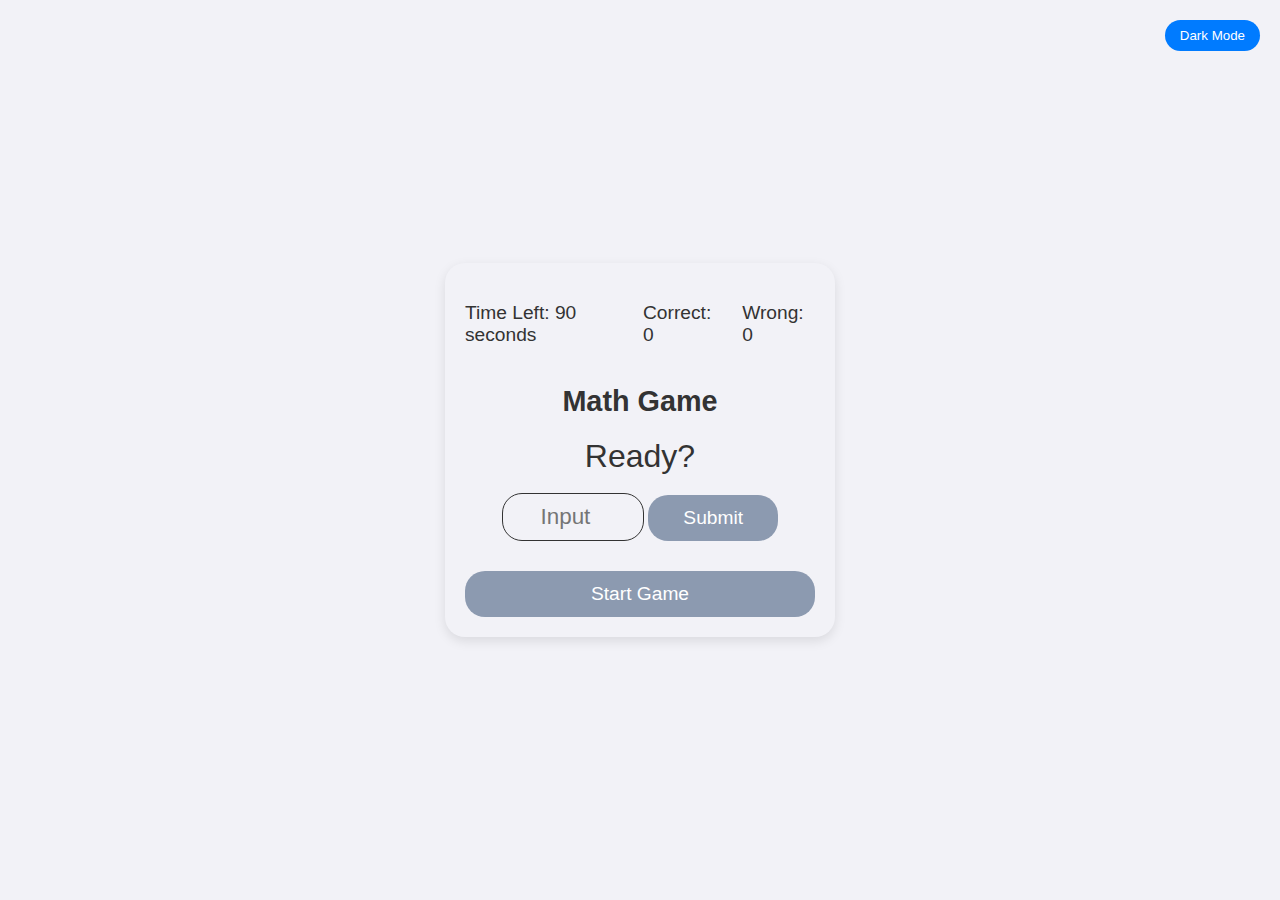
==== index2.html @ ce9447ed "Add files via upload" ====
<!DOCTYPE html>
<html lang="en">
<head>
    <meta charset="UTF-8">
    <meta name="viewport" content="width=device-width, initial-scale=1.0">
    <title>Math Game</title>
    <!-- Link to external CSS file -->
    <link rel="stylesheet" href="math.css">
</head>
<body class="light">
    <!-- Main container for the game layout -->
    <div class="container">
        <div class="header">
            <!-- Timer display -->
            <p id="timer">Time Left: 90 seconds</p>
            <!-- Scoreboard displaying correct and wrong answers -->
            <div class="scoreboard">
                <p>Correct: <span id="correct">0</span></p>
                <p>Wrong: <span id="wrong">0</span></p>
            </div>
        </div>

        <!-- Game content area -->
        <div class="game-content">
            <h1>Math Game</h1>
            <!-- Math question display -->
            <div class="question" id="question">Ready?</div>
            <!-- Input field for user to enter their answer -->
            <input type="number" id="answer" placeholder="Input">
            <!-- Button to submit the answer -->
            <button id="submit" class="btn">Submit</button>
            <!-- Start game button -->
            <button id="start" class="btn">Start Game</button>
        </div>
    </div>

    <!-- Button to toggle between dark and light mode -->
    <button class="toggle-mode" id="toggle-mode">Dark Mode</button>

    <!-- JavaScript starts here -->
    <script>
        // DOM elements for easy access
        const questionElement = document.getElementById('question');
        const answerElement = document.getElementById('answer');
        const correctElement = document.getElementById('correct');
        const wrongElement = document.getElementById('wrong');
        const timerElement = document.getElementById('timer');
        const startButton = document.getElementById('start');
        const submitButton = document.getElementById('submit');
        const toggleModeButton = document.getElementById('toggle-mode');

        // Variables to track correct/wrong answers, time left, and interval for timer
        let correctAnswers = 0;
        let wrongAnswers = 0;
        let timeLeft = 90; // 120 seconds
        let interval; // Timer interval reference
        let currentAnswer; // Current correct answer for the question

        // Function to generate a random math question
        function generateQuestion() {
            const num1 = Math.floor(Math.random() * 20); // Random number 1
            const num2 = Math.floor(Math.random() * 20); // Random number 2
            const operations = ['+', '-', '*', '/']; // Array of operations
            let operation = operations[Math.floor(Math.random() * operations.length)]; // Random operation
            
            // Handle division to avoid decimals, switch to multiplication
            if (operation === '/') {
                operation = '*'; // For simplicity, convert division into multiplication
                currentAnswer = num1 * num2; // Correct answer for multiplication
                questionElement.textContent = `${num1} * ${num2}`; // Display question
            } else {
                currentAnswer = eval(`${num1} ${operation} ${num2}`); // Use eval for other operations
                questionElement.textContent = `${num1} ${operation} ${num2}`; // Display question
            }
        }

        // Function to start the timer and game
        function startTimer() {
            interval = setInterval(() => {
                if (timeLeft > 0) {
                    timeLeft--; // Decrease time left
                    timerElement.textContent = `Time Left: ${timeLeft}s`; // Update timer display
                } else {
                    clearInterval(interval); // Stop timer when time is up
                    endGame(); // End the game
                }
            }, 1000); // Run every second
        }

        // Function to start the game
        function startGame() {
            correctAnswers = 0; // Reset correct answers
            wrongAnswers = 0; // Reset wrong answers
            timeLeft = 90; // Reset time
            correctElement.textContent = correctAnswers; // Reset correct score display
            wrongElement.textContent = wrongAnswers; // Reset wrong score display
            timerElement.textContent = `Time Left: 60s`; // Reset timer display
            answerElement.value = ''; // Clear answer input
            submitButton.disabled = false; // Enable submit button
            startButton.style.display = 'none'; // Hide start button during game
            generateQuestion(); // Generate the first question
            startTimer(); // Start the timer
        }

        // Function to handle answer submission
        function submitAnswer() {
            const userAnswer = parseFloat(answerElement.value); // Get user answer as number
            if (!isNaN(userAnswer)) { // Ensure answer is a valid number
                if (userAnswer == currentAnswer) {
                    correctAnswers++; // Increment correct answers
                    correctElement.textContent = correctAnswers; // Update correct answer display
                } else {
                    wrongAnswers++; // Increment wrong answers
                    wrongElement.textContent = wrongAnswers; // Update wrong answer display
                }
                generateQuestion(); // Generate a new question
                answerElement.value = ''; // Clear the input field
            }
        }

        // Add click event listener for the submit button
        submitButton.addEventListener('click', submitAnswer);

        // Add keypress event listener to allow pressing "Enter" to submit the answer
        answerElement.addEventListener('keypress', (event) => {
            if (event.key === 'Enter') { // Check if the pressed key is Enter
                submitAnswer(); // Submit the answer
            }
        });

        // Function to end the game
        function endGame() {
            questionElement.textContent = "Game Over!"; // Display "Game Over"
            submitButton.disabled = true; // Disable submit button
            startButton.style.display = 'block'; // Show the start button again
        }

        // Add click event listener for the start button
        startButton.addEventListener('click', startGame);

        // Toggle between dark and light modes
        toggleModeButton.addEventListener('click', () => {
            document.body.classList.toggle('dark'); // Toggle dark mode
            document.body.classList.toggle('light'); // Toggle light mode
            toggleModeButton.textContent = document.body.classList.contains('dark') ? 'Light Mode' : 'Dark Mode'; // Update button text
        });
    </script>
</body>
</html>
---- math.css ----
/* Basic body styles */
body {
  font-family: -apple-system, BlinkMacSystemFont, "Segoe UI", Roboto, "Helvetica Neue", Arial, sans-serif;
  display: flex; /* Center the container horizontally */
  justify-content: center; /* Align the container in the center horizontally */
  align-items: center; /* Align the container in the center vertically */
  height: 100vh; /* Full viewport height */
  margin: 0; /* Remove default margin */
  background-color: var(--bg-color); /* Background color based on light/dark mode */
  color: var(--text-color); /* Text color based on light/dark mode */
  transition: background-color 0.5s, color 0.5s; /* Smooth transition for mode switch */
}

/* Define light and dark color variables */
:root {
  --bg-color-light: #f2f2f7; /* Light background */
  --text-color-light: #333; /* Light text color */
  --bg-color-dark: #1b293b; /* Dark background */
  --text-color-dark: #f2f2f7; /* Light text color in dark mode */
}

/* Light mode styles */
body.light {
  --bg-color: var(--bg-color-light);  
  --text-color: var(--text-color-light);
}

/* Dark mode styles */
body.dark {
  --bg-color: var(--bg-color-dark);
  --text-color: var(--text-color-dark);
}

/* Container for the game */
.container {
  max-width: 350px; /* Max width of container */
  width: 100%; /* Full width on smaller screens */
  padding: 20px; /* Padding inside the container */
  border-radius: 20px; /* Rounded corners */
  background-color: var(--bg-color); /* Background matches mode */
  box-shadow: 0 4px 12px rgba(0, 0, 0, 0.1); /* Soft shadow for a raised effect */
}

/* Header styles, including the timer and scoreboard */
.header {
  display: flex; /* Align timer and scoreboard horizontally */
  justify-content: space-between; /* Push the timer and scoreboard to opposite sides */
  margin-bottom: 20px; /* Space below the header */
  font-size: 1.2em; /* Slightly larger text */
}

/* Game content styling (question and buttons) */
.game-content {
  text-align: center; /* Center everything inside the game content */
}

/* Main game title styling */
h1 {
  font-size: 1.8em; /* Bigger title */
  margin-bottom: 20px; /* Space below the title */
  color: var(--text-color); /* Text color based on mode */
}

/* Question styling */
.question {
  font-size: 2em; /* Large font for the question */
  margin-bottom: 10px; /* Space below the question */
}

/* Input field for the answer */
input {
  font-size: 1.4em; /* Make input text bigger */
  padding: 10px; /* Add padding inside input for a better feel */
  border: none; /* Remove default border */
  border-radius: 20px; /* Rounded corners */
  margin-bottom: 20px; /* Space below the input field */
  width: 120px; /* Fixed width for input */
  text-align: center; /* Center text inside the input */
  background-color: var(--bg-color); /* Input background matches mode */
  color: var(--text-color); /* Input text matches mode */
  border: 1px solid var(--text-color); /* Border matches mode text color */
  transition: all 0.3s ease; /* Smooth focus transition */
}

/* Input focus state */
input:focus {
  outline: none; /* Remove default focus outline */
  border-color: #2f90d6; /* Change border color on focus */
}

/* General button styling */
.btn {
  padding: 12px 35px; /* Button padding for a good click target */
  background-color: #8c9ab0; /* Default button color */
  color: white; /* Button text color */
  border: none; /* Remove button border */
  cursor: pointer; /* Pointer cursor on hover */
  font-size: 1.2em; /* Slightly larger text */
  margin-top: 10px; /* Space above the button */
  border-radius: 20px; /* Rounded button */
  transition: background-color 0.3s ease; /* Smooth hover transition */
}

/* Hover state for buttons */
.btn:hover {
  background-color: #215cda; /* Change background on hover */
}

/* Disabled button state */
button:disabled {
  background-color: #8c9ab0; /* Greyed-out button when disabled */
}

/* Flexbox styling for the scoreboard */
.scoreboard {
  display: flex; /* Align correct/wrong answers horizontally */
  gap: 20px; /* Add space between correct and wrong answers */
}

/* Dark/light mode toggle button */
.toggle-mode {
  position: absolute; /* Position at the top right corner */
  top: 20px;
  right: 20px;
  background-color: #007BFF; /* Initial blue background */
  color: white; /* White text */
  border: none; /* Remove border */
  padding: 8px 15px; /* Padding for a clickable button */
  cursor: pointer; /* Pointer cursor on hover */
  border-radius: 20px; /* Rounded button */
  transition: background-color 0.3s ease; /* Smooth hover transition */
}

/* Hover state for dark/light mode toggle */
.toggle-mode:hover {
  background-color: #0056b3; /* Darker blue on hover */
}

/* Fix for the start button positioning to prevent it from moving */
#start {
  display: block; /* Ensure the start button takes up space when hidden */
  margin-top: 10px; /* Space between submit button and start button */
  width: 100%; /* Make the button full width */
  text-align: center; /* Center the text within the button */
}
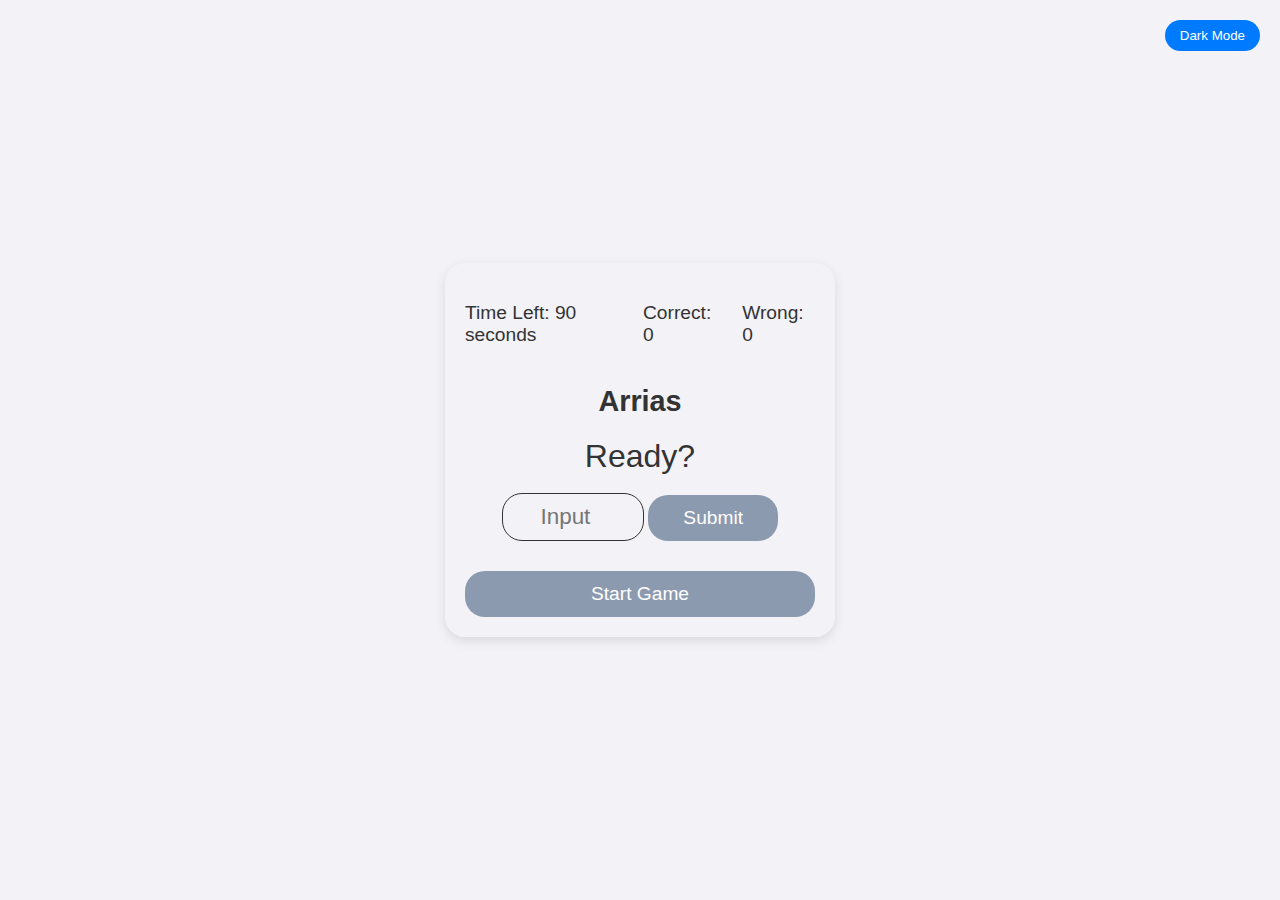
==== commit d1444f84: "Update index2.html" ====
--- a/index2.html
+++ b/index2.html
@@ -3,7 +3,7 @@
 <head>
     <meta charset="UTF-8">
     <meta name="viewport" content="width=device-width, initial-scale=1.0">
-    <title>Math Game</title>
+    <title>Arrias</title>
     <!-- Link to external CSS file -->
     <link rel="stylesheet" href="math.css">
 </head>
@@ -22,7 +22,7 @@
 
         <!-- Game content area -->
         <div class="game-content">
-            <h1>Math Game</h1>
+            <h1>Arrias</h1>
             <!-- Math question display -->
             <div class="question" id="question">Ready?</div>
             <!-- Input field for user to enter their answer -->
@@ -146,4 +146,4 @@
         });
     </script>
 </body>
-</html>+</html>
